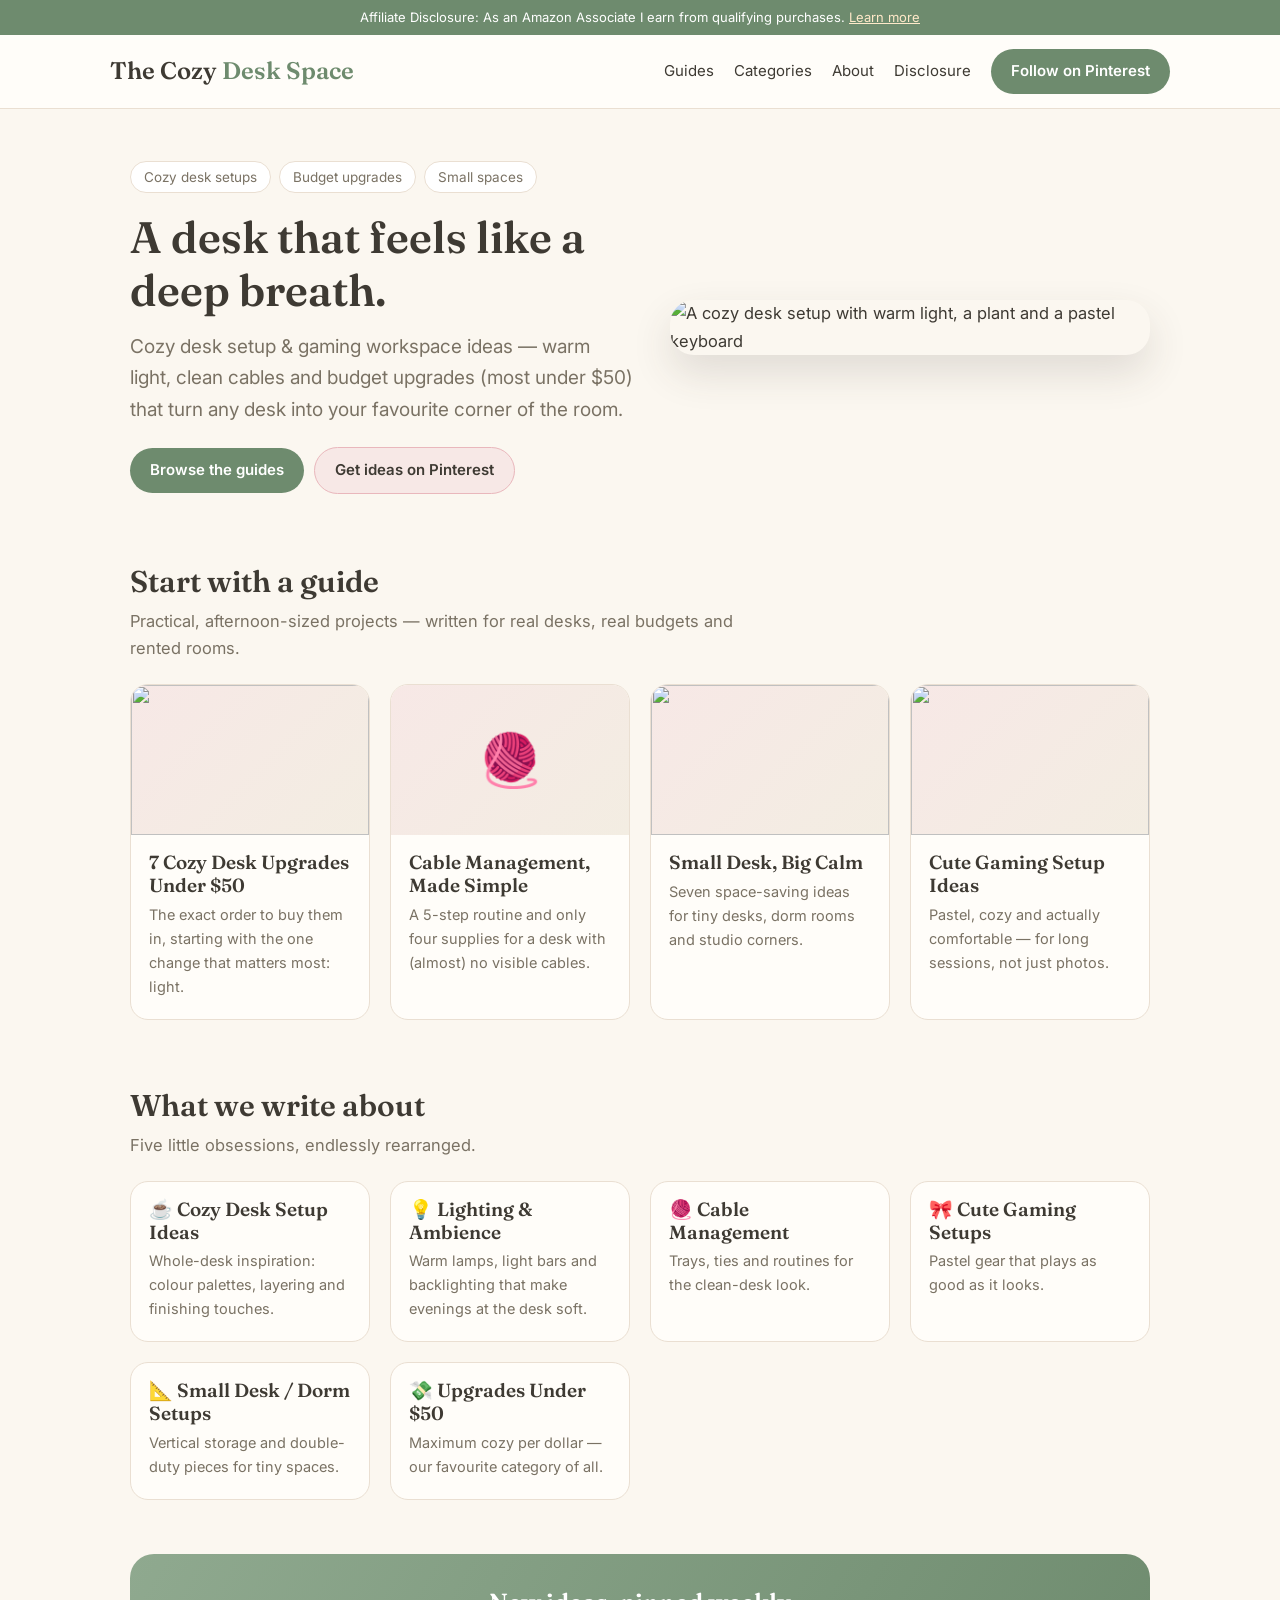
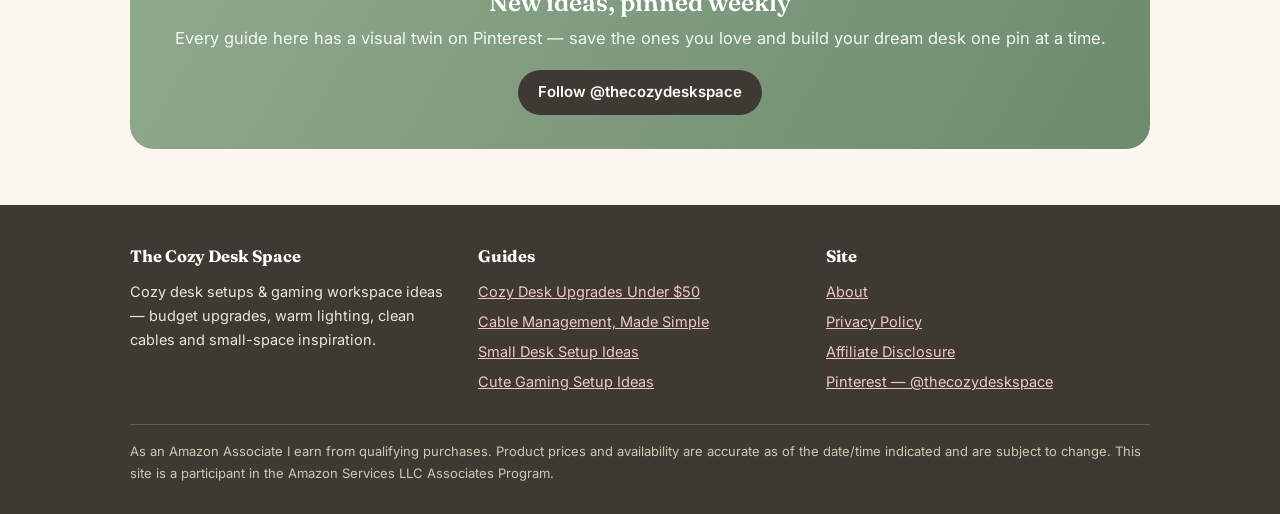
==== index.html @ 2dc84ee0 "Add The Cozy Desk Space landing site (home, 4 guides, about, privacy, disclosure)" ====
<!DOCTYPE html>
<html lang="en">
<head>
<meta charset="UTF-8">
<meta name="viewport" content="width=device-width, initial-scale=1.0">
<title>Cozy Desk Setups & Gaming Workspace Ideas | The Cozy Desk Space</title>
<meta name="description" content="Cozy desk setup ideas, budget upgrades under $50, cable management guides and cute gaming workspace inspiration.">
<link rel="preconnect" href="https://fonts.googleapis.com">
<link href="https://fonts.googleapis.com/css2?family=Fraunces:wght@500;600&family=Inter:wght@400;600;700&display=swap" rel="stylesheet">
<link rel="stylesheet" href="styles.css">
</head>
<body>
<div class="disclosure-bar">Affiliate Disclosure: As an Amazon Associate I earn from qualifying purchases. <a href="affiliate-disclosure.html">Learn more</a></div>
<header class="site"><div class="wrap nav">
<a class="logo" href="index.html">The Cozy <span>Desk Space</span></a>
<nav class="links">
<a href="index.html#guides">Guides</a>
<a href="index.html#categories">Categories</a>
<a href="about.html">About</a>
<a href="affiliate-disclosure.html">Disclosure</a>
<a class="btn sage" href="https://www.pinterest.com/thecozydeskspace/" target="_blank" rel="noopener">Follow on Pinterest</a>
</nav></div></header>

<main class="wrap">
<section class="hero"><div class="hero-grid">
<div>
<div class="tagrow"><span class="tag">Cozy desk setups</span><span class="tag">Budget upgrades</span><span class="tag">Small spaces</span></div>
<h1>A desk that feels like a deep breath.</h1>
<p class="lead">Cozy desk setup &amp; gaming workspace ideas — warm light, clean cables and budget upgrades (most under $50) that turn any desk into your favourite corner of the room.</p>
<a class="btn sage" href="#guides">Browse the guides</a>&nbsp;
<a class="btn light" href="https://www.pinterest.com/thecozydeskspace/" target="_blank" rel="noopener">Get ideas on Pinterest</a>
</div>
<img src="images/hero-cozy-desk.jpg" alt="A cozy desk setup with warm light, a plant and a pastel keyboard">
</div></section>

<section class="block" id="guides"><h2>Start with a guide</h2>
<p class="sub">Practical, afternoon-sized projects — written for real desks, real budgets and rented rooms.</p>
<div class="cards">
<a class="card" href="guides/cozy-desk-upgrades-under-50.html"><div class="thumb"><img src="images/hero-cozy-desk.jpg" alt=""></div><div class="body"><h3>7 Cozy Desk Upgrades Under $50</h3><p>The exact order to buy them in, starting with the one change that matters most: light.</p></div></a>
<a class="card" href="guides/cable-management-clean-desk.html"><div class="thumb"><span class="emoji">🧶</span></div><div class="body"><h3>Cable Management, Made Simple</h3><p>A 5-step routine and only four supplies for a desk with (almost) no visible cables.</p></div></a>
<a class="card" href="guides/small-desk-setup-ideas.html"><div class="thumb"><img src="images/guide-small-desk.jpg" alt=""></div><div class="body"><h3>Small Desk, Big Calm</h3><p>Seven space-saving ideas for tiny desks, dorm rooms and studio corners.</p></div></a>
<a class="card" href="guides/cute-gaming-setup-ideas.html"><div class="thumb"><img src="images/guide-cute-gaming.jpg" alt=""></div><div class="body"><h3>Cute Gaming Setup Ideas</h3><p>Pastel, cozy and actually comfortable — for long sessions, not just photos.</p></div></a>
</div></section>

<section class="block" id="categories"><h2>What we write about</h2>
<p class="sub">Five little obsessions, endlessly rearranged.</p>
<div class="cards">
<div class="card"><div class="body"><h3>☕ Cozy Desk Setup Ideas</h3><p>Whole-desk inspiration: colour palettes, layering and finishing touches.</p></div></div>
<div class="card"><div class="body"><h3>💡 Lighting &amp; Ambience</h3><p>Warm lamps, light bars and backlighting that make evenings at the desk soft.</p></div></div>
<div class="card"><div class="body"><h3>🧶 Cable Management</h3><p>Trays, ties and routines for the clean-desk look.</p></div></div>
<div class="card"><div class="body"><h3>🎀 Cute Gaming Setups</h3><p>Pastel gear that plays as good as it looks.</p></div></div>
<div class="card"><div class="body"><h3>📐 Small Desk / Dorm Setups</h3><p>Vertical storage and double-duty pieces for tiny spaces.</p></div></div>
<div class="card"><div class="body"><h3>💸 Upgrades Under $50</h3><p>Maximum cozy per dollar — our favourite category of all.</p></div></div>
</div></section>

<section class="cta-band"><h2>New ideas, pinned weekly</h2>
<p>Every guide here has a visual twin on Pinterest — save the ones you love and build your dream desk one pin at a time.</p>
<a class="btn" href="https://www.pinterest.com/thecozydeskspace/" target="_blank" rel="noopener">Follow @thecozydeskspace</a></section>
</main>
<footer class="site"><div class="wrap">
<div class="cols">
<div><h4>The Cozy Desk Space</h4>
<p style="font-size:14.5px">Cozy desk setups &amp; gaming workspace ideas — budget upgrades, warm lighting, clean cables and small-space inspiration.</p></div>
<div><h4>Guides</h4><ul>
<li><a href="guides/cozy-desk-upgrades-under-50.html">Cozy Desk Upgrades Under $50</a></li>
<li><a href="guides/cable-management-clean-desk.html">Cable Management, Made Simple</a></li>
<li><a href="guides/small-desk-setup-ideas.html">Small Desk Setup Ideas</a></li>
<li><a href="guides/cute-gaming-setup-ideas.html">Cute Gaming Setup Ideas</a></li>
</ul></div>
<div><h4>Site</h4><ul>
<li><a href="about.html">About</a></li>
<li><a href="privacy-policy.html">Privacy Policy</a></li>
<li><a href="affiliate-disclosure.html">Affiliate Disclosure</a></li>
<li><a href="https://www.pinterest.com/thecozydeskspace/" target="_blank" rel="noopener">Pinterest — @thecozydeskspace</a></li>
</ul></div>
</div>
<div class="fine">As an Amazon Associate I earn from qualifying purchases. Product prices and availability are accurate as of the date/time indicated and are subject to change. This site is a participant in the Amazon Services LLC Associates Program.</div>
</div></footer>
</body></html>
---- styles.css ----
:root{
  --cream:#FBF7F0; --paper:#FFFDF9; --ink:#3E3A33; --muted:#7A7264;
  --sage:#8FA98F; --sage-dark:#6E8B6E; --blush:#E9B7BC; --blush-soft:#F7E8E6;
  --wood:#C8A87E; --line:#EADFD2; --radius:18px;
}
*{box-sizing:border-box;margin:0;padding:0}
body{font-family:'Inter',system-ui,-apple-system,'Segoe UI',sans-serif;background:var(--cream);color:var(--ink);line-height:1.65;font-size:16.5px}
h1,h2,h3,.logo{font-family:'Fraunces',Georgia,serif;font-weight:600;line-height:1.2}
img{max-width:100%;display:block}
a{color:var(--sage-dark)}
.wrap{max-width:1060px;margin:0 auto;padding:0 20px}
.disclosure-bar{background:var(--sage-dark);color:#fff;text-align:center;font-size:13px;padding:7px 14px}
.disclosure-bar a{color:#FFE9C9}
header.site{background:var(--paper);border-bottom:1px solid var(--line);position:sticky;top:0;z-index:10}
.nav{display:flex;align-items:center;justify-content:space-between;padding:14px 0;gap:16px;flex-wrap:wrap}
.logo{font-size:24px;color:var(--ink);text-decoration:none}
.logo span{color:var(--sage-dark)}
nav.links{display:flex;gap:20px;align-items:center;flex-wrap:wrap}
nav.links a{color:var(--ink);text-decoration:none;font-size:15px}
nav.links a:hover{color:var(--sage-dark)}
.btn{display:inline-block;background:var(--ink);color:#fff!important;padding:10px 20px;border-radius:999px;text-decoration:none;font-size:15px;font-weight:600}
.btn.sage{background:var(--sage-dark)}
.btn.light{background:var(--blush-soft);color:var(--ink)!important;border:1px solid var(--blush)}
.hero{padding:52px 0 36px}
.hero-grid{display:grid;grid-template-columns:1.05fr 1fr;gap:36px;align-items:center}
.hero h1{font-size:44px;margin-bottom:14px}
.hero p.lead{font-size:19px;color:var(--muted);margin-bottom:22px}
.hero img{border-radius:24px;box-shadow:0 18px 40px rgba(62,58,51,.14)}
.tagrow{display:flex;gap:8px;flex-wrap:wrap;margin-bottom:18px}
.tag{background:#fff;border:1px solid var(--line);border-radius:999px;padding:4px 13px;font-size:13.5px;color:var(--muted)}
section.block{padding:34px 0}
section.block h2{font-size:30px;margin-bottom:8px}
section.block p.sub{color:var(--muted);margin-bottom:22px;max-width:640px}
.cards{display:grid;grid-template-columns:repeat(auto-fill,minmax(240px,1fr));gap:20px}
.card{background:var(--paper);border:1px solid var(--line);border-radius:var(--radius);overflow:hidden;text-decoration:none;color:var(--ink);transition:transform .15s ease, box-shadow .15s ease}
.card:hover{transform:translateY(-3px);box-shadow:0 12px 28px rgba(62,58,51,.10)}
.card .thumb{height:150px;background:linear-gradient(135deg,var(--blush-soft),#F3EDE2);display:flex;align-items:center;justify-content:center}
.card .thumb img{height:100%;width:100%;object-fit:cover}
.card .thumb .emoji{font-size:52px}
.card .body{padding:16px 18px 20px}
.card h3{font-size:19px;margin-bottom:6px}
.card p{font-size:14.5px;color:var(--muted)}
.steps{display:grid;grid-template-columns:repeat(auto-fit,minmax(220px,1fr));gap:18px}
.step{background:var(--paper);border:1px solid var(--line);border-radius:var(--radius);padding:20px}
.step .n{width:34px;height:34px;border-radius:50%;background:var(--sage);color:#fff;display:flex;align-items:center;justify-content:center;font-weight:700;margin-bottom:10px}
.article{max-width:760px;margin:0 auto;padding:40px 20px 10px}
.article h1{font-size:38px;margin-bottom:10px}
.article .meta{color:var(--muted);font-size:14px;margin-bottom:20px}
.article img.heroimg{border-radius:20px;margin-bottom:26px;box-shadow:0 14px 32px rgba(62,58,51,.12)}
.article h2{font-size:25px;margin:30px 0 8px}
.article p{margin-bottom:14px}
.article ul{margin:0 0 16px 22px}
.article li{margin-bottom:7px}
.pick{background:var(--paper);border:1px solid var(--line);border-left:5px solid var(--sage);border-radius:12px;padding:16px 18px;margin:18px 0}
.pick h3{font-size:18px;margin-bottom:4px}
.pick .price{display:inline-block;background:var(--blush-soft);border-radius:999px;padding:2px 11px;font-size:13px;font-weight:600;margin-bottom:6px}
.note{background:var(--blush-soft);border-radius:12px;padding:16px 18px;margin:22px 0;font-size:15px}
footer.site{margin-top:56px;background:var(--ink);color:#EDE6DA;padding:38px 0 30px}
footer.site a{color:#F3C6CB}
footer .cols{display:grid;grid-template-columns:repeat(auto-fit,minmax(200px,1fr));gap:24px;margin-bottom:24px}
footer h4{font-family:'Fraunces',Georgia,serif;margin-bottom:10px;color:#fff}
footer ul{list-style:none}
footer li{margin-bottom:6px;font-size:14.5px}
footer .fine{border-top:1px solid rgba(255,255,255,.18);padding-top:16px;font-size:13px;color:#CFC6B4}
.cta-band{background:linear-gradient(120deg,var(--sage),var(--sage-dark));border-radius:24px;color:#fff;padding:34px;text-align:center;margin:20px 0}
.cta-band h2{color:#fff;margin-bottom:8px}
.cta-band p{opacity:.92;margin-bottom:18px}
@media (max-width:760px){
  .hero-grid{grid-template-columns:1fr}
  .hero h1{font-size:34px}
  .article h1{font-size:30px}
}
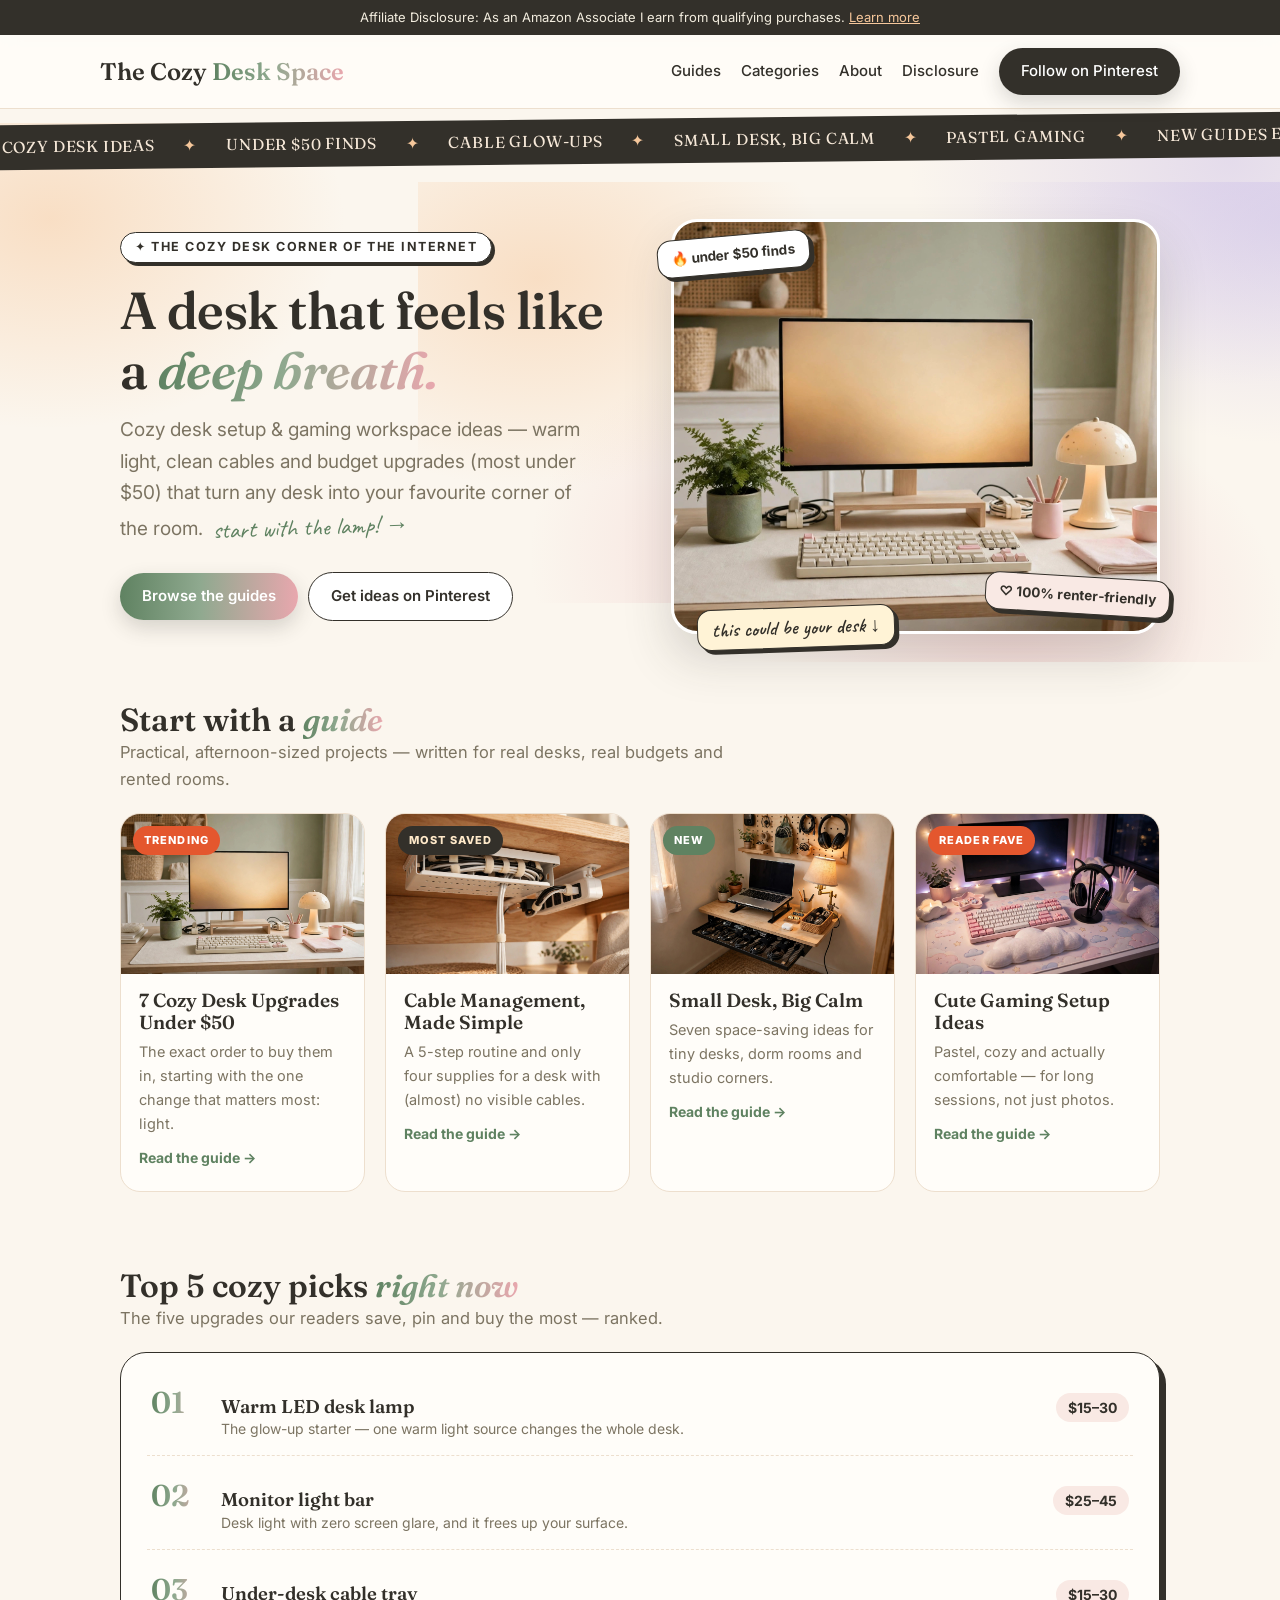
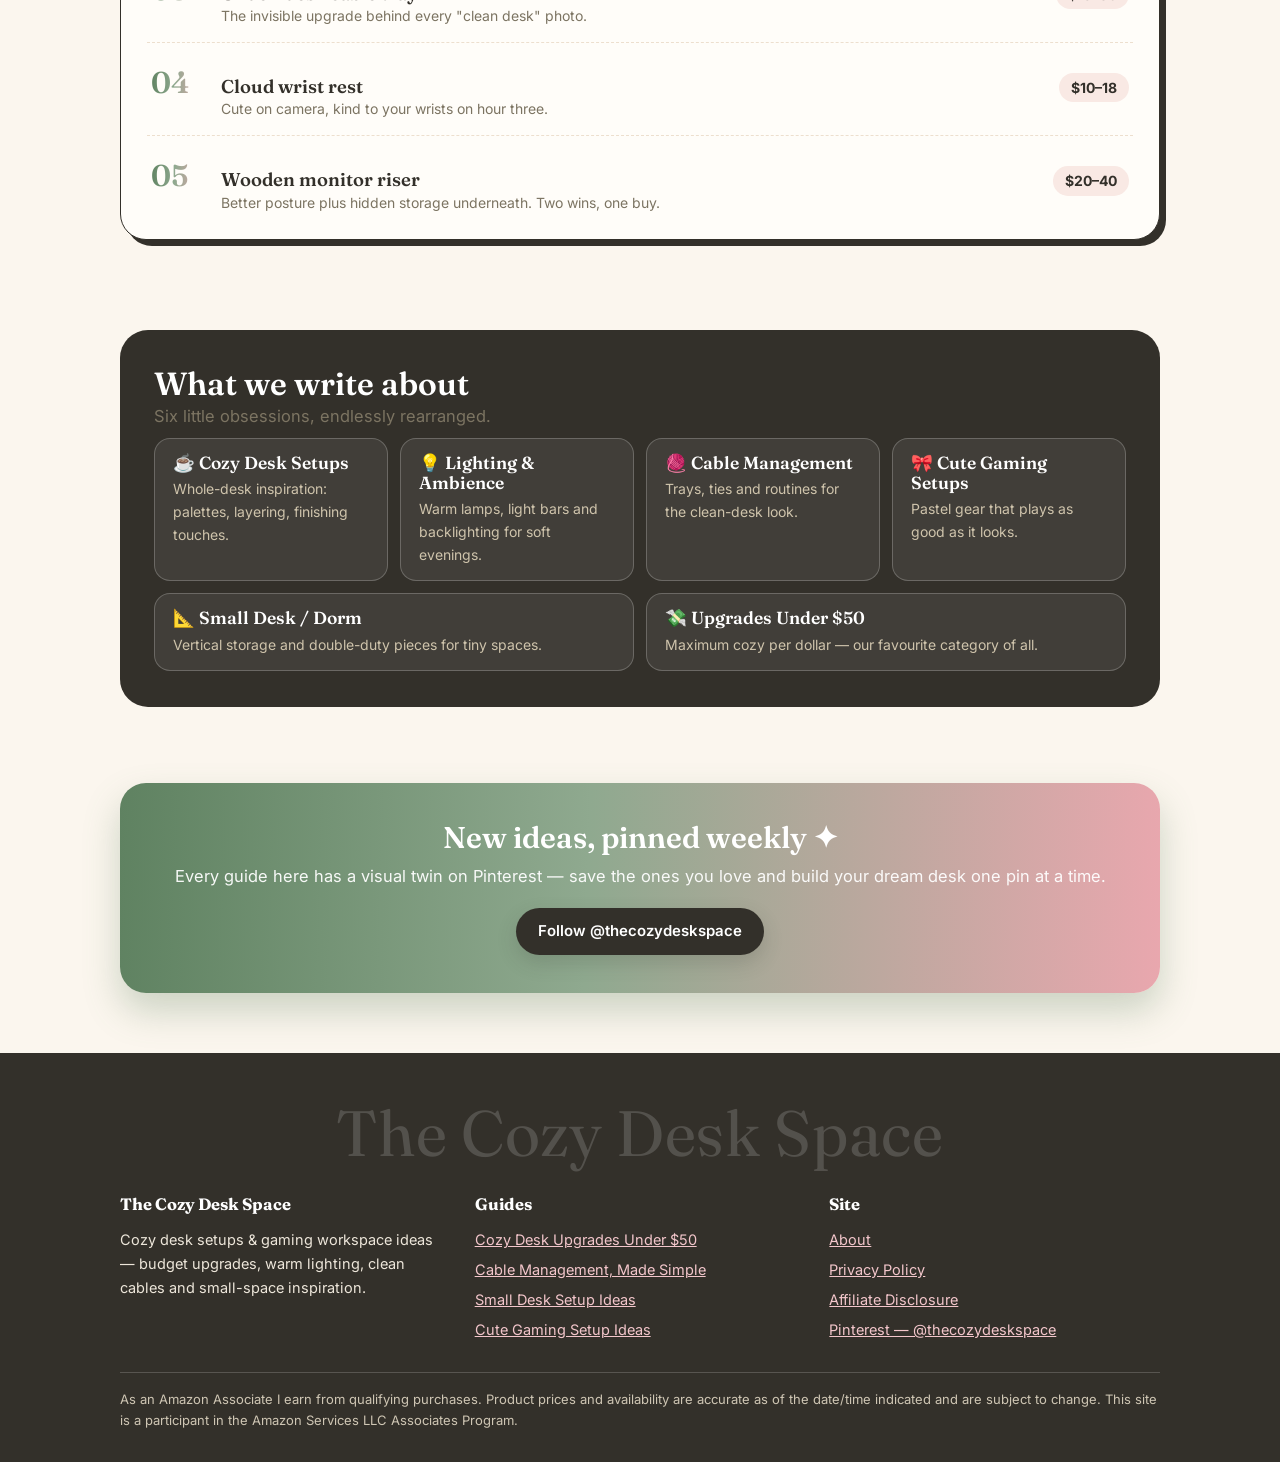
==== commit d1300915: "Trend refresh: marquee, stickers, trending badges, top picks, embedded photos" ====
--- a/index.html
+++ b/index.html
@@ -6,8 +6,9 @@
 <title>Cozy Desk Setups & Gaming Workspace Ideas | The Cozy Desk Space</title>
 <meta name="description" content="Cozy desk setup ideas, budget upgrades under $50, cable management guides and cute gaming workspace inspiration.">
 <link rel="preconnect" href="https://fonts.googleapis.com">
-<link href="https://fonts.googleapis.com/css2?family=Fraunces:wght@500;600&family=Inter:wght@400;600;700&display=swap" rel="stylesheet">
+<link href="https://fonts.googleapis.com/css2?family=Fraunces:ital,wght@0,500;0,600;1,500;1,600&family=Inter:wght@400;500;600;700;800&family=Caveat:wght@600&display=swap" rel="stylesheet">
 <link rel="stylesheet" href="styles.css">
+<link rel="stylesheet" href="images.css">
 </head>
 <body>
 <div class="disclosure-bar">Affiliate Disclosure: As an Amazon Associate I earn from qualifying purchases. <a href="affiliate-disclosure.html">Learn more</a></div>
@@ -21,43 +22,60 @@
 <a class="btn sage" href="https://www.pinterest.com/thecozydeskspace/" target="_blank" rel="noopener">Follow on Pinterest</a>
 </nav></div></header>
 
+<div class="marquee" aria-hidden="true"><div class="track"><span>COZY DESK IDEAS</span><span><b>✦</b></span><span>UNDER $50 FINDS</span><span><b>✦</b></span><span>CABLE GLOW-UPS</span><span><b>✦</b></span><span>SMALL DESK, BIG CALM</span><span><b>✦</b></span><span>PASTEL GAMING</span><span><b>✦</b></span><span>NEW GUIDES EVERY WEEK</span><span><b>✦</b></span><span>COZY DESK IDEAS</span><span><b>✦</b></span><span>UNDER $50 FINDS</span><span><b>✦</b></span><span>CABLE GLOW-UPS</span><span><b>✦</b></span><span>SMALL DESK, BIG CALM</span><span><b>✦</b></span><span>PASTEL GAMING</span><span><b>✦</b></span><span>NEW GUIDES EVERY WEEK</span><span><b>✦</b></span></div></div>
 <main class="wrap">
 <section class="hero"><div class="hero-grid">
 <div>
-<div class="tagrow"><span class="tag">Cozy desk setups</span><span class="tag">Budget upgrades</span><span class="tag">Small spaces</span></div>
-<h1>A desk that feels like a deep breath.</h1>
-<p class="lead">Cozy desk setup &amp; gaming workspace ideas — warm light, clean cables and budget upgrades (most under $50) that turn any desk into your favourite corner of the room.</p>
-<a class="btn sage" href="#guides">Browse the guides</a>&nbsp;
+<span class="kicker">✦ The cozy desk corner of the internet</span>
+<h1>A desk that feels like a <span class="grad">deep breath.</span></h1>
+<p class="lead">Cozy desk setup &amp; gaming workspace ideas — warm light, clean cables and budget upgrades (most under $50) that turn any desk into your favourite corner of the room.<span class="hand">start with the lamp! →</span></p>
+<a class="btn grad" href="#guides">Browse the guides</a>&nbsp;
 <a class="btn light" href="https://www.pinterest.com/thecozydeskspace/" target="_blank" rel="noopener">Get ideas on Pinterest</a>
 </div>
-<img src="images/hero-cozy-desk.jpg" alt="A cozy desk setup with warm light, a plant and a pastel keyboard">
+<div class="photowrap">
+<span class="sticker s1">🔥 under $50 finds</span>
+<span class="sticker s2">♡ 100% renter-friendly</span>
+<div class="photo hero ph-hero" role="img" aria-label="A cozy desk setup with warm light, a plant and a pastel keyboard"></div>
+<span class="sticker s3">this could be your desk ↓</span>
+</div>
 </div></section>
 
-<section class="block" id="guides"><h2>Start with a guide</h2>
-<p class="sub">Practical, afternoon-sized projects — written for real desks, real budgets and rented rooms.</p>
+<section class="block" id="guides"><div class="sec-head"><div><h2>Start with a <span class="grad">guide</span></h2>
+<p class="sub">Practical, afternoon-sized projects — written for real desks, real budgets and rented rooms.</p></div></div>
 <div class="cards">
-<a class="card" href="guides/cozy-desk-upgrades-under-50.html"><div class="thumb"><img src="images/hero-cozy-desk.jpg" alt=""></div><div class="body"><h3>7 Cozy Desk Upgrades Under $50</h3><p>The exact order to buy them in, starting with the one change that matters most: light.</p></div></a>
-<a class="card" href="guides/cable-management-clean-desk.html"><div class="thumb"><span class="emoji">🧶</span></div><div class="body"><h3>Cable Management, Made Simple</h3><p>A 5-step routine and only four supplies for a desk with (almost) no visible cables.</p></div></a>
-<a class="card" href="guides/small-desk-setup-ideas.html"><div class="thumb"><img src="images/guide-small-desk.jpg" alt=""></div><div class="body"><h3>Small Desk, Big Calm</h3><p>Seven space-saving ideas for tiny desks, dorm rooms and studio corners.</p></div></a>
-<a class="card" href="guides/cute-gaming-setup-ideas.html"><div class="thumb"><img src="images/guide-cute-gaming.jpg" alt=""></div><div class="body"><h3>Cute Gaming Setup Ideas</h3><p>Pastel, cozy and actually comfortable — for long sessions, not just photos.</p></div></a>
+<a class="card rv" href="guides/cozy-desk-upgrades-under-50.html"><div class="thumb"><span class="badge hot">Trending</span><div class="photo ph-hero"></div></div><div class="body"><h3>7 Cozy Desk Upgrades Under $50</h3><p>The exact order to buy them in, starting with the one change that matters most: light.</p><span class="go">Read the guide →</span></div></a>
+<a class="card rv" href="guides/cable-management-clean-desk.html"><div class="thumb"><span class="badge">Most saved</span><div class="photo ph-cables"></div></div><div class="body"><h3>Cable Management, Made Simple</h3><p>A 5-step routine and only four supplies for a desk with (almost) no visible cables.</p><span class="go">Read the guide →</span></div></a>
+<a class="card rv" href="guides/small-desk-setup-ideas.html"><div class="thumb"><span class="badge new">New</span><div class="photo ph-small"></div></div><div class="body"><h3>Small Desk, Big Calm</h3><p>Seven space-saving ideas for tiny desks, dorm rooms and studio corners.</p><span class="go">Read the guide →</span></div></a>
+<a class="card rv" href="guides/cute-gaming-setup-ideas.html"><div class="thumb"><span class="badge hot">Reader fave</span><div class="photo ph-gaming"></div></div><div class="body"><h3>Cute Gaming Setup Ideas</h3><p>Pastel, cozy and actually comfortable — for long sessions, not just photos.</p><span class="go">Read the guide →</span></div></a>
 </div></section>
 
-<section class="block" id="categories"><h2>What we write about</h2>
-<p class="sub">Five little obsessions, endlessly rearranged.</p>
-<div class="cards">
-<div class="card"><div class="body"><h3>☕ Cozy Desk Setup Ideas</h3><p>Whole-desk inspiration: colour palettes, layering and finishing touches.</p></div></div>
-<div class="card"><div class="body"><h3>💡 Lighting &amp; Ambience</h3><p>Warm lamps, light bars and backlighting that make evenings at the desk soft.</p></div></div>
-<div class="card"><div class="body"><h3>🧶 Cable Management</h3><p>Trays, ties and routines for the clean-desk look.</p></div></div>
-<div class="card"><div class="body"><h3>🎀 Cute Gaming Setups</h3><p>Pastel gear that plays as good as it looks.</p></div></div>
-<div class="card"><div class="body"><h3>📐 Small Desk / Dorm Setups</h3><p>Vertical storage and double-duty pieces for tiny spaces.</p></div></div>
-<div class="card"><div class="body"><h3>💸 Upgrades Under $50</h3><p>Maximum cozy per dollar — our favourite category of all.</p></div></div>
+<section class="block"><div class="sec-head"><div><h2>Top 5 cozy picks <span class="grad">right now</span></h2>
+<p class="sub">The five upgrades our readers save, pin and buy the most — ranked.</p></div></div>
+<div class="picks rv">
+<a class="pickrow" href="guides/cozy-desk-upgrades-under-50.html"><span class="num">01</span><div><h3>Warm LED desk lamp</h3><p>The glow-up starter — one warm light source changes the whole desk.</p></div><span class="price">$15–30</span></a>
+<a class="pickrow" href="guides/cozy-desk-upgrades-under-50.html"><span class="num">02</span><div><h3>Monitor light bar</h3><p>Desk light with zero screen glare, and it frees up your surface.</p></div><span class="price">$25–45</span></a>
+<a class="pickrow" href="guides/cable-management-clean-desk.html"><span class="num">03</span><div><h3>Under-desk cable tray</h3><p>The invisible upgrade behind every "clean desk" photo.</p></div><span class="price">$15–30</span></a>
+<a class="pickrow" href="guides/cute-gaming-setup-ideas.html"><span class="num">04</span><div><h3>Cloud wrist rest</h3><p>Cute on camera, kind to your wrists on hour three.</p></div><span class="price">$10–18</span></a>
+<a class="pickrow" href="guides/cozy-desk-upgrades-under-50.html"><span class="num">05</span><div><h3>Wooden monitor riser</h3><p>Better posture plus hidden storage underneath. Two wins, one buy.</p></div><span class="price">$20–40</span></a>
 </div></section>
 
-<section class="cta-band"><h2>New ideas, pinned weekly</h2>
+<section class="block" id="categories"><div class="darkpanel rv"><h2>What we write about</h2>
+<p class="sub">Six little obsessions, endlessly rearranged.</p>
+<div class="chips">
+<div class="chip"><h3>☕ Cozy Desk Setups</h3><p>Whole-desk inspiration: palettes, layering, finishing touches.</p></div>
+<div class="chip"><h3>💡 Lighting &amp; Ambience</h3><p>Warm lamps, light bars and backlighting for soft evenings.</p></div>
+<div class="chip"><h3>🧶 Cable Management</h3><p>Trays, ties and routines for the clean-desk look.</p></div>
+<div class="chip"><h3>🎀 Cute Gaming Setups</h3><p>Pastel gear that plays as good as it looks.</p></div>
+<div class="chip"><h3>📐 Small Desk / Dorm</h3><p>Vertical storage and double-duty pieces for tiny spaces.</p></div>
+<div class="chip"><h3>💸 Upgrades Under $50</h3><p>Maximum cozy per dollar — our favourite category of all.</p></div>
+</div></div></section>
+
+<section class="cta-band rv"><h2>New ideas, pinned weekly ✦</h2>
 <p>Every guide here has a visual twin on Pinterest — save the ones you love and build your dream desk one pin at a time.</p>
 <a class="btn" href="https://www.pinterest.com/thecozydeskspace/" target="_blank" rel="noopener">Follow @thecozydeskspace</a></section>
 </main>
 <footer class="site"><div class="wrap">
+<div class="big">The Cozy Desk Space</div>
 <div class="cols">
 <div><h4>The Cozy Desk Space</h4>
 <p style="font-size:14.5px">Cozy desk setups &amp; gaming workspace ideas — budget upgrades, warm lighting, clean cables and small-space inspiration.</p></div>
@@ -76,4 +94,5 @@
 </div>
 <div class="fine">As an Amazon Associate I earn from qualifying purchases. Product prices and availability are accurate as of the date/time indicated and are subject to change. This site is a participant in the Amazon Services LLC Associates Program.</div>
 </div></footer>
+<script>const io=new IntersectionObserver(es=>es.forEach(e=>{if(e.isIntersecting){e.target.classList.add("in");io.unobserve(e.target)}}),{threshold:.1});document.querySelectorAll(".rv").forEach(el=>io.observe(el));</script>
 </body></html>
--- a/styles.css
+++ b/styles.css
@@ -1,72 +1,134 @@
 :root{
-  --cream:#FBF7F0; --paper:#FFFDF9; --ink:#3E3A33; --muted:#7A7264;
-  --sage:#8FA98F; --sage-dark:#6E8B6E; --blush:#E9B7BC; --blush-soft:#F7E8E6;
-  --wood:#C8A87E; --line:#EADFD2; --radius:18px;
+  --cream:#FBF6EE; --paper:#FFFDF9; --ink:#33302A; --muted:#7C7462;
+  --sage:#8FA98F; --sage-dark:#5F8261; --blush:#E9A7AE; --blush-soft:#F9E9E4;
+  --peach:#F6C79B; --lav:#C9BCE8; --wood:#C8A87E; --line:#EDDFCE; --radius:20px;
+  --grad:linear-gradient(92deg,#5F8261,#8FA98F 45%,#E9A7AE);
 }
 *{box-sizing:border-box;margin:0;padding:0}
-body{font-family:'Inter',system-ui,-apple-system,'Segoe UI',sans-serif;background:var(--cream);color:var(--ink);line-height:1.65;font-size:16.5px}
-h1,h2,h3,.logo{font-family:'Fraunces',Georgia,serif;font-weight:600;line-height:1.2}
+html{scroll-behavior:smooth}
+body{font-family:'Inter',system-ui,-apple-system,'Segoe UI',sans-serif;background:var(--cream);color:var(--ink);line-height:1.65;font-size:16.5px;overflow-x:hidden}
+h1,h2,h3,.logo{font-family:'Fraunces',Georgia,serif;font-weight:600;line-height:1.15}
 img{max-width:100%;display:block}
 a{color:var(--sage-dark)}
-.wrap{max-width:1060px;margin:0 auto;padding:0 20px}
-.disclosure-bar{background:var(--sage-dark);color:#fff;text-align:center;font-size:13px;padding:7px 14px}
-.disclosure-bar a{color:#FFE9C9}
-header.site{background:var(--paper);border-bottom:1px solid var(--line);position:sticky;top:0;z-index:10}
-.nav{display:flex;align-items:center;justify-content:space-between;padding:14px 0;gap:16px;flex-wrap:wrap}
+.wrap{max-width:1080px;margin:0 auto;padding:0 20px}
+.disclosure-bar{background:var(--ink);color:#F3EDDF;text-align:center;font-size:13px;padding:7px 14px}
+.disclosure-bar a{color:#F6C79B}
+header.site{background:rgba(255,253,249,.88);backdrop-filter:blur(10px);border-bottom:1px solid var(--line);position:sticky;top:0;z-index:20}
+.nav{display:flex;align-items:center;justify-content:space-between;padding:13px 0;gap:16px;flex-wrap:wrap}
 .logo{font-size:24px;color:var(--ink);text-decoration:none}
-.logo span{color:var(--sage-dark)}
+.logo span{background:var(--grad);-webkit-background-clip:text;background-clip:text;color:transparent}
 nav.links{display:flex;gap:20px;align-items:center;flex-wrap:wrap}
-nav.links a{color:var(--ink);text-decoration:none;font-size:15px}
+nav.links a{color:var(--ink);text-decoration:none;font-size:15px;font-weight:500}
 nav.links a:hover{color:var(--sage-dark)}
-.btn{display:inline-block;background:var(--ink);color:#fff!important;padding:10px 20px;border-radius:999px;text-decoration:none;font-size:15px;font-weight:600}
-.btn.sage{background:var(--sage-dark)}
-.btn.light{background:var(--blush-soft);color:var(--ink)!important;border:1px solid var(--blush)}
-.hero{padding:52px 0 36px}
-.hero-grid{display:grid;grid-template-columns:1.05fr 1fr;gap:36px;align-items:center}
-.hero h1{font-size:44px;margin-bottom:14px}
-.hero p.lead{font-size:19px;color:var(--muted);margin-bottom:22px}
-.hero img{border-radius:24px;box-shadow:0 18px 40px rgba(62,58,51,.14)}
-.tagrow{display:flex;gap:8px;flex-wrap:wrap;margin-bottom:18px}
-.tag{background:#fff;border:1px solid var(--line);border-radius:999px;padding:4px 13px;font-size:13.5px;color:var(--muted)}
-section.block{padding:34px 0}
-section.block h2{font-size:30px;margin-bottom:8px}
-section.block p.sub{color:var(--muted);margin-bottom:22px;max-width:640px}
+.btn{display:inline-block;background:var(--ink);color:#fff!important;padding:11px 22px;border-radius:999px;text-decoration:none;font-size:15px;font-weight:600;box-shadow:0 8px 20px rgba(51,48,42,.18);transition:transform .15s ease, box-shadow .15s ease}
+.btn:hover{transform:translateY(-2px);box-shadow:0 12px 26px rgba(51,48,42,.22)}
+.btn.grad{background:var(--grad)}
+.btn.light{background:#fff;color:var(--ink)!important;border:1.5px solid var(--ink);box-shadow:none}
+/* marquee */
+.marquee{background:var(--ink);color:#F6E8D8;overflow:hidden;padding:9px 0;transform:rotate(-.6deg) scale(1.02);margin:10px 0 0}
+.marquee .track{display:flex;gap:0;white-space:nowrap;width:max-content;animation:scroll 30s linear infinite;font-family:'Fraunces',Georgia,serif;font-size:15.5px;letter-spacing:.04em}
+.marquee .track span{padding:0 14px}
+.marquee .track b{color:var(--peach);font-weight:400}
+@keyframes scroll{to{transform:translateX(-50%)}}
+/* hero */
+.hero{position:relative;padding:56px 0 30px}
+.hero::before{content:"";position:absolute;inset:-40px -20vw auto;height:480px;background:
+ radial-gradient(420px 300px at 12% 20%,rgba(246,199,155,.5),transparent 70%),
+ radial-gradient(460px 320px at 88% 8%,rgba(201,188,232,.45),transparent 70%),
+ radial-gradient(380px 300px at 60% 90%,rgba(233,167,174,.35),transparent 70%);z-index:-1}
+.hero-grid{display:grid;grid-template-columns:1.05fr 1fr;gap:38px;align-items:center}
+.kicker{display:inline-block;background:#fff;border:1.5px solid var(--ink);border-radius:999px;padding:4px 14px;font-size:12.5px;font-weight:700;letter-spacing:.12em;text-transform:uppercase;box-shadow:3px 3px 0 var(--ink);margin-bottom:18px}
+.hero h1{font-size:52px;margin-bottom:14px;letter-spacing:-.01em}
+.hero h1 .grad{background:var(--grad);-webkit-background-clip:text;background-clip:text;color:transparent;font-style:italic}
+.hero p.lead{font-size:19px;color:var(--muted);margin-bottom:24px;max-width:480px}
+.hand{font-family:'Caveat',cursive;font-size:24px;color:var(--sage-dark);transform:rotate(-2deg);display:inline-block;margin-left:10px}
+.photowrap{position:relative}
+.photo{background-size:cover;background-position:center;border-radius:26px;box-shadow:0 24px 48px rgba(51,48,42,.18)}
+.photo.hero{aspect-ratio:4/3.4;border:3px solid #fff}
+.sticker{position:absolute;background:#fff;border:1.5px solid var(--ink);border-radius:14px;padding:7px 13px;font-size:13.5px;font-weight:700;box-shadow:4px 4px 0 var(--ink);z-index:2}
+.sticker.s1{top:16px;left:-14px;transform:rotate(-5deg)}
+.sticker.s2{bottom:20px;right:-10px;transform:rotate(3.5deg);background:var(--blush-soft)}
+.sticker.s3{bottom:-14px;left:26px;transform:rotate(-2deg);background:#FFF3D6;font-family:'Caveat',cursive;font-size:20px;font-weight:600;padding:3px 14px}
+/* sections */
+section.block{padding:38px 0}
+.sec-head{display:flex;align-items:flex-end;justify-content:space-between;gap:16px;margin-bottom:20px;flex-wrap:wrap}
+section.block h2{font-size:32px}
+section.block h2 .grad{background:var(--grad);-webkit-background-clip:text;background-clip:text;color:transparent;font-style:italic}
+section.block p.sub{color:var(--muted);max-width:620px}
 .cards{display:grid;grid-template-columns:repeat(auto-fill,minmax(240px,1fr));gap:20px}
-.card{background:var(--paper);border:1px solid var(--line);border-radius:var(--radius);overflow:hidden;text-decoration:none;color:var(--ink);transition:transform .15s ease, box-shadow .15s ease}
-.card:hover{transform:translateY(-3px);box-shadow:0 12px 28px rgba(62,58,51,.10)}
-.card .thumb{height:150px;background:linear-gradient(135deg,var(--blush-soft),#F3EDE2);display:flex;align-items:center;justify-content:center}
-.card .thumb img{height:100%;width:100%;object-fit:cover}
-.card .thumb .emoji{font-size:52px}
+.card{background:var(--paper);border:1px solid var(--line);border-radius:var(--radius);overflow:hidden;text-decoration:none;color:var(--ink);transition:transform .18s ease, box-shadow .18s ease;position:relative}
+.card:hover{transform:translateY(-5px) rotate(-.3deg);box-shadow:0 18px 34px rgba(51,48,42,.13)}
+.card .thumb{height:160px;position:relative;overflow:hidden;background:linear-gradient(135deg,var(--blush-soft),#F3EDE2)}
+.card .thumb .photo{position:absolute;inset:0;border-radius:0;box-shadow:none;transition:transform .4s ease}
+.card:hover .thumb .photo{transform:scale(1.07)}
+.card .thumb .emoji{font-size:54px;position:absolute;inset:0;display:flex;align-items:center;justify-content:center}
+.badge{position:absolute;top:12px;left:12px;z-index:3;background:var(--ink);color:#FFE9C9;font-size:11px;font-weight:800;letter-spacing:.1em;padding:5px 11px;border-radius:999px;text-transform:uppercase}
+.badge.hot{background:#E4572E;color:#fff}
+.badge.new{background:var(--sage-dark);color:#fff}
 .card .body{padding:16px 18px 20px}
 .card h3{font-size:19px;margin-bottom:6px}
 .card p{font-size:14.5px;color:var(--muted)}
-.steps{display:grid;grid-template-columns:repeat(auto-fit,minmax(220px,1fr));gap:18px}
+.card .go{font-weight:700;font-size:14px;color:var(--sage-dark);margin-top:10px;display:inline-block}
+/* top picks */
+.picks{background:var(--paper);border:1.5px solid var(--ink);border-radius:26px;box-shadow:6px 6px 0 var(--ink);padding:10px 26px}
+.pickrow{display:flex;gap:18px;align-items:baseline;padding:15px 4px;border-bottom:1px dashed var(--line);text-decoration:none;color:var(--ink)}
+.pickrow:last-child{border-bottom:none}
+.pickrow .num{font-family:'Fraunces',Georgia,serif;font-size:30px;font-weight:600;background:var(--grad);-webkit-background-clip:text;background-clip:text;color:transparent;min-width:52px}
+.pickrow h3{font-size:18.5px}
+.pickrow p{font-size:14px;color:var(--muted)}
+.pickrow .price{margin-left:auto;font-weight:700;font-size:14px;background:var(--blush-soft);padding:3px 12px;border-radius:999px;white-space:nowrap}
+.pickrow:hover h3{color:var(--sage-dark)}
+/* dark panel */
+.darkpanel{background:var(--ink);color:#EFE7D7;border-radius:28px;padding:36px 34px;margin:14px 0}
+.darkpanel h2{color:#fff}
+.darkpanel p.sub{color:#CFC4AC}
+.chips{display:flex;flex-wrap:wrap;gap:12px;margin-top:8px}
+.chip{background:rgba(255,255,255,.07);border:1px solid rgba(255,255,255,.22);border-radius:16px;padding:14px 18px;flex:1 1 200px}
+.chip h3{color:#fff;font-size:17.5px;margin-bottom:4px}
+.chip p{font-size:14px;color:#CFC4AC}
+/* steps + article */
+.steps{display:grid;grid-template-columns:repeat(auto-fit,minmax(210px,1fr));gap:18px;margin:10px 0 6px}
 .step{background:var(--paper);border:1px solid var(--line);border-radius:var(--radius);padding:20px}
-.step .n{width:34px;height:34px;border-radius:50%;background:var(--sage);color:#fff;display:flex;align-items:center;justify-content:center;font-weight:700;margin-bottom:10px}
-.article{max-width:760px;margin:0 auto;padding:40px 20px 10px}
-.article h1{font-size:38px;margin-bottom:10px}
+.step .n{width:36px;height:36px;border-radius:50%;background:var(--grad);color:#fff;display:flex;align-items:center;justify-content:center;font-weight:800;margin-bottom:10px}
+.article{max-width:760px;margin:0 auto;padding:42px 20px 10px}
+.article h1{font-size:39px;margin-bottom:10px}
+.article h1::after{content:"";display:block;width:86px;height:5px;border-radius:99px;background:var(--grad);margin-top:14px}
 .article .meta{color:var(--muted);font-size:14px;margin-bottom:20px}
-.article img.heroimg{border-radius:20px;margin-bottom:26px;box-shadow:0 14px 32px rgba(62,58,51,.12)}
-.article h2{font-size:25px;margin:30px 0 8px}
+.photo.guidehero{aspect-ratio:16/9;border-radius:22px;margin-bottom:26px;border:3px solid #fff}
+.article h2{font-size:25px;margin:32px 0 8px}
 .article p{margin-bottom:14px}
 .article ul{margin:0 0 16px 22px}
 .article li{margin-bottom:7px}
-.pick{background:var(--paper);border:1px solid var(--line);border-left:5px solid var(--sage);border-radius:12px;padding:16px 18px;margin:18px 0}
+.pick{background:var(--paper);border:1px solid var(--line);border-left:6px solid var(--sage);border-radius:14px;padding:16px 18px;margin:18px 0;transition:transform .15s ease, box-shadow .15s ease}
+.pick:hover{transform:translateY(-2px);box-shadow:0 10px 22px rgba(51,48,42,.08)}
 .pick h3{font-size:18px;margin-bottom:4px}
-.pick .price{display:inline-block;background:var(--blush-soft);border-radius:999px;padding:2px 11px;font-size:13px;font-weight:600;margin-bottom:6px}
-.note{background:var(--blush-soft);border-radius:12px;padding:16px 18px;margin:22px 0;font-size:15px}
-footer.site{margin-top:56px;background:var(--ink);color:#EDE6DA;padding:38px 0 30px}
+.pick .price{display:inline-block;background:var(--blush-soft);border-radius:999px;padding:2px 11px;font-size:13px;font-weight:700;margin-bottom:6px}
+.note{background:#FFF6E0;border:1.5px dashed var(--wood);border-radius:14px;padding:16px 18px;margin:22px 0;font-size:15px}
+/* cta + footer */
+.cta-band{background:var(--grad);border-radius:26px;color:#fff;padding:38px 30px;text-align:center;margin:24px 0;box-shadow:0 18px 36px rgba(95,130,97,.3)}
+.cta-band h2{color:#fff;margin-bottom:8px;font-size:30px}
+.cta-band p{opacity:.94;margin-bottom:18px}
+footer.site{margin-top:60px;background:var(--ink);color:#EDE6DA;padding:42px 0 30px}
 footer.site a{color:#F3C6CB}
 footer .cols{display:grid;grid-template-columns:repeat(auto-fit,minmax(200px,1fr));gap:24px;margin-bottom:24px}
 footer h4{font-family:'Fraunces',Georgia,serif;margin-bottom:10px;color:#fff}
 footer ul{list-style:none}
 footer li{margin-bottom:6px;font-size:14.5px}
 footer .fine{border-top:1px solid rgba(255,255,255,.18);padding-top:16px;font-size:13px;color:#CFC6B4}
-.cta-band{background:linear-gradient(120deg,var(--sage),var(--sage-dark));border-radius:24px;color:#fff;padding:34px;text-align:center;margin:20px 0}
-.cta-band h2{color:#fff;margin-bottom:8px}
-.cta-band p{opacity:.92;margin-bottom:18px}
+footer .big{font-family:'Fraunces',Georgia,serif;font-size:clamp(38px,7vw,64px);color:rgba(255,255,255,.16);text-align:center;line-height:1;margin:6px 0 26px;letter-spacing:.01em}
+/* reveal */
+.rv{opacity:0;transform:translateY(18px);transition:opacity .6s ease,transform .6s ease}
+.rv.in{opacity:1;transform:none}
+@media (prefers-reduced-motion:reduce){
+  .marquee .track{animation:none}
+  .rv{opacity:1;transform:none;transition:none}
+  html{scroll-behavior:auto}
+}
 @media (max-width:760px){
   .hero-grid{grid-template-columns:1fr}
-  .hero h1{font-size:34px}
+  .hero h1{font-size:37px}
   .article h1{font-size:30px}
+  .sticker.s1{left:6px}.sticker.s2{right:6px}
+  .picks{padding:6px 18px}
+  .pickrow .price{display:none}
 }
--- a/images.css
+++ b/images.css
@@ -0,0 +1,5 @@
+/* Photo assets embedded as data URIs so the site is fully self-contained. */
+.ph-hero{background-image:url([data-uri]